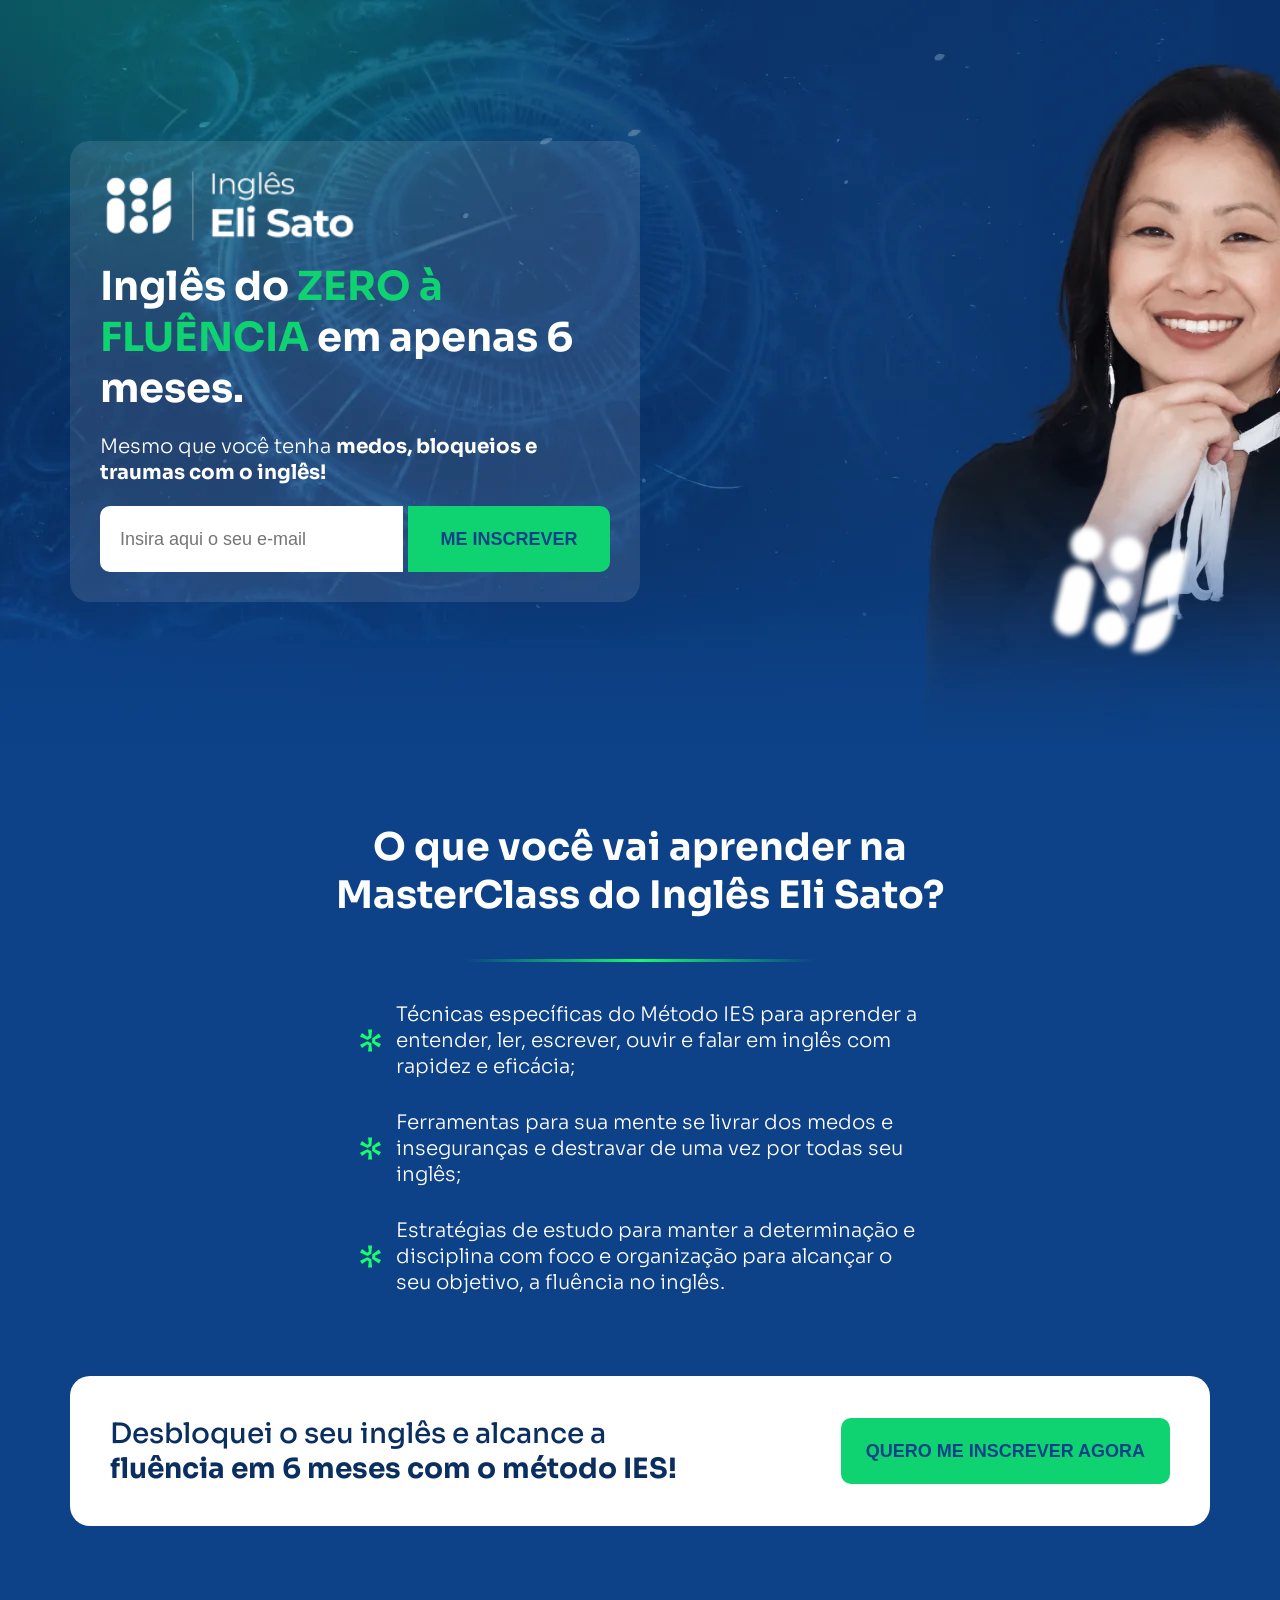
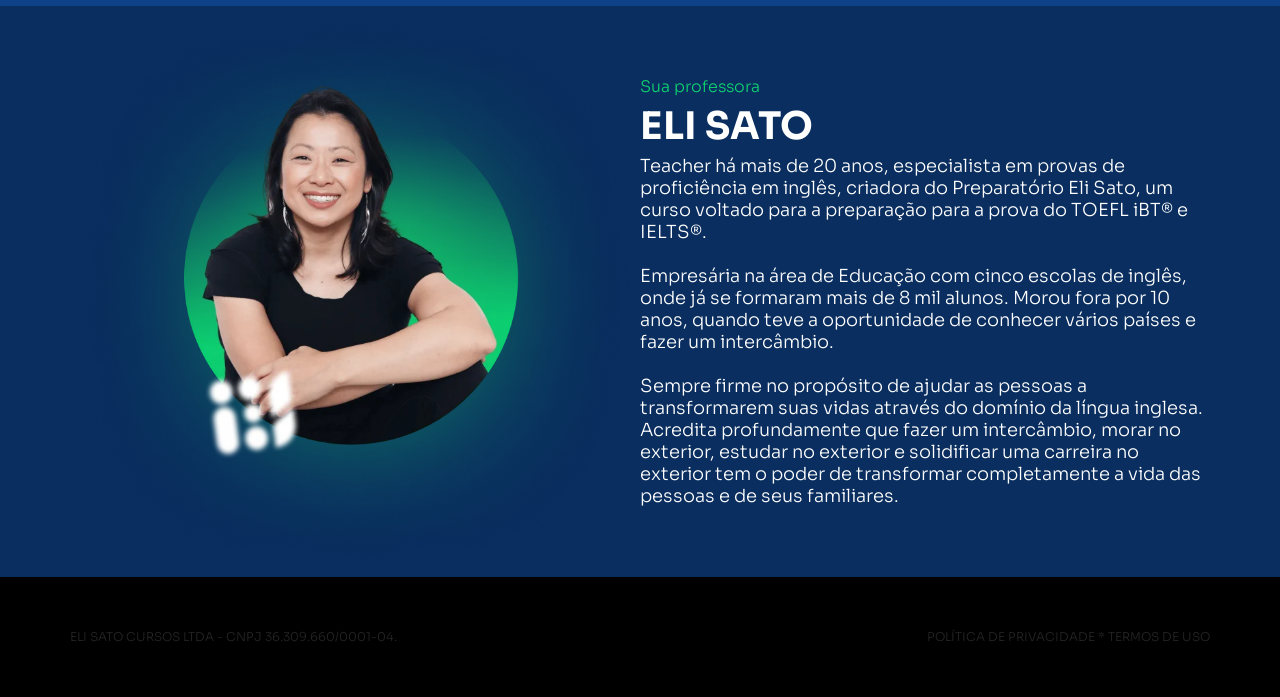
==== index.html @ 4946ed3a "frontend finalizado sem integraçao do form" ====
<!DOCTYPE html>
<html lang="pt-br">

<head>
    <meta charset="UTF-8">
    <meta name="viewport" content="width=device-width, initial-scale=1.0">
    <link rel="preconnect" href="https://fonts.googleapis.com">
    <link rel="preconnect" href="https://fonts.gstatic.com" crossorigin>
    <link href="https://fonts.googleapis.com/css2?family=Sora:wght@300;500;700&display=swap" rel="stylesheet">
    <link rel="stylesheet" href="/public/style.css">
    <title>Inscrições [ORG]</title>
</head>

<body>
    <header id="form" class="hero">
        <section class="content">
            <section class="contenthero">
                <img src="/public/images/logotipoies-branca.png" alt="">
                <h1>Inglês do <span>ZERO à FLUÊNCIA</span> em apenas 6 meses.</h1>
                <p>Mesmo que você tenha <span>medos, bloqueios e traumas com o inglês!</span></p>
                <form action="#">
                    <input class="input-form" placeholder="Insira aqui o seu e-mail" type="text">
                    <button class="btn-form">ME INSCREVER</button>
                </form>
            </section>
            <div class="iconflutuante">
                <img src="/public/images/icon-flutuante.png" alt="">
            </div>
        </section>
    </header>
    <section id="section" class="masterclass">
        <section class="content-masterclass">
            <h2>O que você vai aprender na MasterClass do Inglês Eli Sato?</h2>
            <hr class="hr3">
            <div class="listas">
                <ul>
                    <li><img src="/public/images/icon-list.svg" alt="">Técnicas específicas do Método IES para aprender
                        a
                        entender, ler, escrever, ouvir e falar em inglês com rapidez e eficácia;</li>
                    <li><img src="/public/images/icon-list.svg" alt="">Ferramentas para sua mente se livrar dos medos e
                        inseguranças e destravar de uma vez por todas seu inglês;</li>
                    <li><img src="/public/images/icon-list.svg" alt="">Estratégias de estudo para manter a determinação
                        e
                        disciplina com foco e organização para alcançar o seu objetivo, a fluência no inglês.</li>
                </ul>
            </div>

            <div class="contantcta">
                <h3>Desbloquei o seu inglês e alcance a <b>fluência em 6 meses com o método IES!</b></h3>
                <a href="#form"><button class="btn-cta">QUERO ME INSCREVER AGORA</button></a>
            </div>
        </section>

    </section>
    <section class="sobre">
        <section class="contentsobre">
            <img class="imgsobre" src="/public/images/image-sobre-elisato.webp" alt="Sobre Eli Sato">
            <div class="textosobre">
                <span>Sua professora</span>
                <h2>ELI SATO</h2>
                <p>Teacher há mais de 20 anos, especialista em provas de proficiência em inglês, criadora do
                    Preparatório Eli Sato, um curso voltado para a preparação para a prova do TOEFL iBT® e
                    IELTS®.<br><br>
                    Empresária na área de Educação com cinco escolas de inglês, onde já se formaram mais de 8 mil
                    alunos. Morou fora por 10 anos, quando teve a oportunidade de conhecer vários países e fazer um
                    intercâmbio.<br><br>
                    Sempre firme no propósito de ajudar as pessoas a transformarem suas vidas através do domínio da
                    língua inglesa. Acredita profundamente que fazer um intercâmbio, morar no exterior, estudar no
                    exterior e solidificar uma carreira no exterior tem o poder de transformar completamente a vida das
                    pessoas e de seus familiares.</p>
            </div>
        </section>
    </section>
    <footer>
        <div class="textorodape">
            <p>ELI SATO CURSOS LTDA - CNPJ 36.309.660/0001-04.</p>
            <p>POLÍTICA DE PRIVACIDADE * TERMOS DE USO</p>
        </div>
    </footer>
</body>

</html>
---- public/style.css ----
* {
        margin: 0;
        padding: 0;
        box-sizing: border-box;
        margin-block-end: 0;
        margin-block-start: 0;
        -webkit-font-smoothing:antialiased;
        scroll-behavior:smooth;
        outline: none;
}

body{
    width: 100%;
    background-color: #0D4188;
    font-family: 'Sora', sans-serif;
}

h1{
    font-size: 40px;
}
h2{
    font-size: 38px;
    color: #fff;
}

h3{
    font-size: 28px;
    font-weight: 500;
}

p{
    font-size: 18px;
}

.hero{
    display: flex;
    justify-content: space-between;
    width: 100%;
    height: 743px;
    background-image: url(/public/images/bgdesk-heroelisato.webp);
}

/* tablet */
@media (max-width: 767px) {
 
.contentsobre{
    flex-direction: column;
    width: 100%;
}

.textosobre{
    width: 90%;
    gap: 0;
}

.imgsobre{
    width:100%!important;
}

.textosobre{
    margin-top: -80px;
}

.contantcta{
    width: 80%!important;
    flex-direction: column;
    padding: 25px!important;
    align-items: center!important;
    text-align: center!important;
}

.contantcta h3{
    width: 90%!important;
}

.contenthero{
    width: 90%!important;
    justify-content: center!important;
}

.content{
    flex-direction: column;
    align-items:center;
    margin-top: 20px!important;
}

.hero{
    background-image: url(/public/images/bgmob-heroelisato.webp);
    background-position: center bottom;
    background-size: cover;
    height: 950px;
}

.iconflutuante{
    display: none!important;
}

.content-masterclass li{
    width: 90%!important;
}

}

/* mobile */

@media (max-width: 414px) {
    .contenthero h1{
        font-size: 34px;
    }

    .contenthero img{
        width: 70%!important;
    }

    form{
        flex-direction: column;
        gap: 10px!important;
    }

    .input-form{
        width: 100%;
        border-radius: 10px;
    }

    .btn-form{
        width: 100%!important;
        border-radius: 10px!important;
    }

    .content-masterclass{
        width: 90%!important;
    }

    .content-masterclass h2{
        font-size: 32px;
    }

    .content-masterclass h3{
        font-size: 22px;
    }

    .contantcta{
        width: 90%!important;
        padding: 25px!important;
    }

    .btn-cta{
        font-size: 16px!important;
        padding: 12px!important;
    }

    .contentsobre{
        margin-bottom: 60px!important;
    }

    .textosobre{
        margin-top: -40px;
    }

    .textorodape{
        flex-direction: column;
        width: 100%!important;
        gap: 10px!important;
        align-items: center!important;
        justify-content: center!important;

    }
}

.content{
    width: 1140px;
    display: flex;
    margin: auto;
}

.contenthero{
    display: flex;
    flex-direction: column;
    gap: 20px;
    width: 50%;
    background-color: #ffffff1b;
    padding: 30px;
    border-radius: 20px;
}

.contenthero img{
    width: 50%;
}

.contenthero h1{
    color: #FFF;
}

.contenthero h1 span{
        color:#0FD371;
}
.contenthero p{
    font-size: 20px;
    line-height: 1.3em;
    color: #fff;
    font-weight: 300;
}

.contenthero p span{
    font-weight: 700;
}

form{
    display: flex;
    gap: 5px;
}

input{
    width: 60%;
    height: 66px;
    padding: 20px;
    border-radius: 10px 0 0 10px;
    border: none;
    font-size: 18px;
    background-color: #fff;   
}

.btn-form{
    width: 40%;
    height: 66px;
    border: none;
    border-radius: 0 10px 10px 0;
    background-color: #0FD371;
    font-weight: 700;
    font-size: 18px;
    color: #0D4188;
    cursor: pointer;
}

button:hover{
    background-color: #17F86E;
    transition: all 2s;
}

.iconflutuante img{
    width: 180px;
    height: 180px;
}

.iconflutuante{
    display: flex;
    flex-direction: column;
    justify-content:flex-end;
    align-items: end;
    width: 50%;
    margin-bottom: -80px;
    animation: flutuar 3s ease-in-out infinite;
}@keyframes flutuar{
    0%{
        transform: translateY(0);
    }
    50%{
        transform: translateY(-10px);
    }
    100%{
        transform: translateY(0);
    }
}

/* Segunda sessão */

.content-masterclass{
    display: flex;
    flex-direction: column;
    gap: 40px;
    align-items: center;
    width: 700px;
    /* background-color: red; */
    margin: auto;
    padding: 80px 0 80px 0;
    text-align: center;
    color:#fff;
}

.listas{
    padding-bottom: 40px;
}

.hr3 {
    width: 50%;
    border: 0;
    height: 3px;
    background-image: linear-gradient(to right, transparent, #17F86E, transparent);  
  }

.content-masterclass ul{
    display: flex;
    flex-direction: column;
    gap: 30px;
}

.content-masterclass li{
    display: flex;
    gap: 15px;
    list-style: none;
    justify-content: start;
    width: 80%;
    margin: auto;
    line-height: 1.3em;
    font-size: 20px;
    text-align: left;
    font-weight: 300;
}

.contantcta{
    width: 1140px;
    justify-content: space-between;
    align-items: center;
    display: flex;
    background-color: #fff;
    padding: 40px;
    border-radius: 20px;
    gap: 20px;
    text-align: left;
}

.contantcta h3{
    width: 55%;
    color: #0A2E5F;
}

.contantcta .btn-cta{
    /* width: 100%; */
    background-color: #0FD371;
    font-weight: 700;
    font-size: 18px;
    color: #0D4188;
    cursor: pointer;
    height: 66px;
    border: none;
    border-radius: 10px;
    padding: 15px 25px;
    animation: pulse 1.5s infinite;
    transition: transform 1.3s ease-in-out;
}@keyframes pulse {
    0% {
      transform: scale(1);
    }
    50% {
      transform: scale(1.05);
    }
    100% {
      transform: scale(1);
    }
  }

/* Terceira sessão */

.sobre{
    width: 100%;
    background-color: #0A2E5F;
    display: flex;
}

.sobre img{
    width: 50%;
}

.contentsobre{
    display: flex;
    justify-content: center;
    align-items: center;
    width: 1140px;
    margin: auto;
}

.contentsobre span{
    color: #0FD371;
    font-weight: 300;
}

.contentsobre p{
    color: #fff;
    font-weight: 300;
}

.textosobre{
    display: flex;
    flex-direction: column;
    gap: 5px;
}

footer{
    background-color: #000;
    height: 120px;
    color: #fff;
}

.textorodape{
    height: 100%;
    width: 1140px;
    justify-content: space-between;
    align-items: center;
    display: flex;
    margin: auto;
    font-weight: 300;
    color: #ffffff25;
}

.textorodape p{
    font-size: 12px;
}
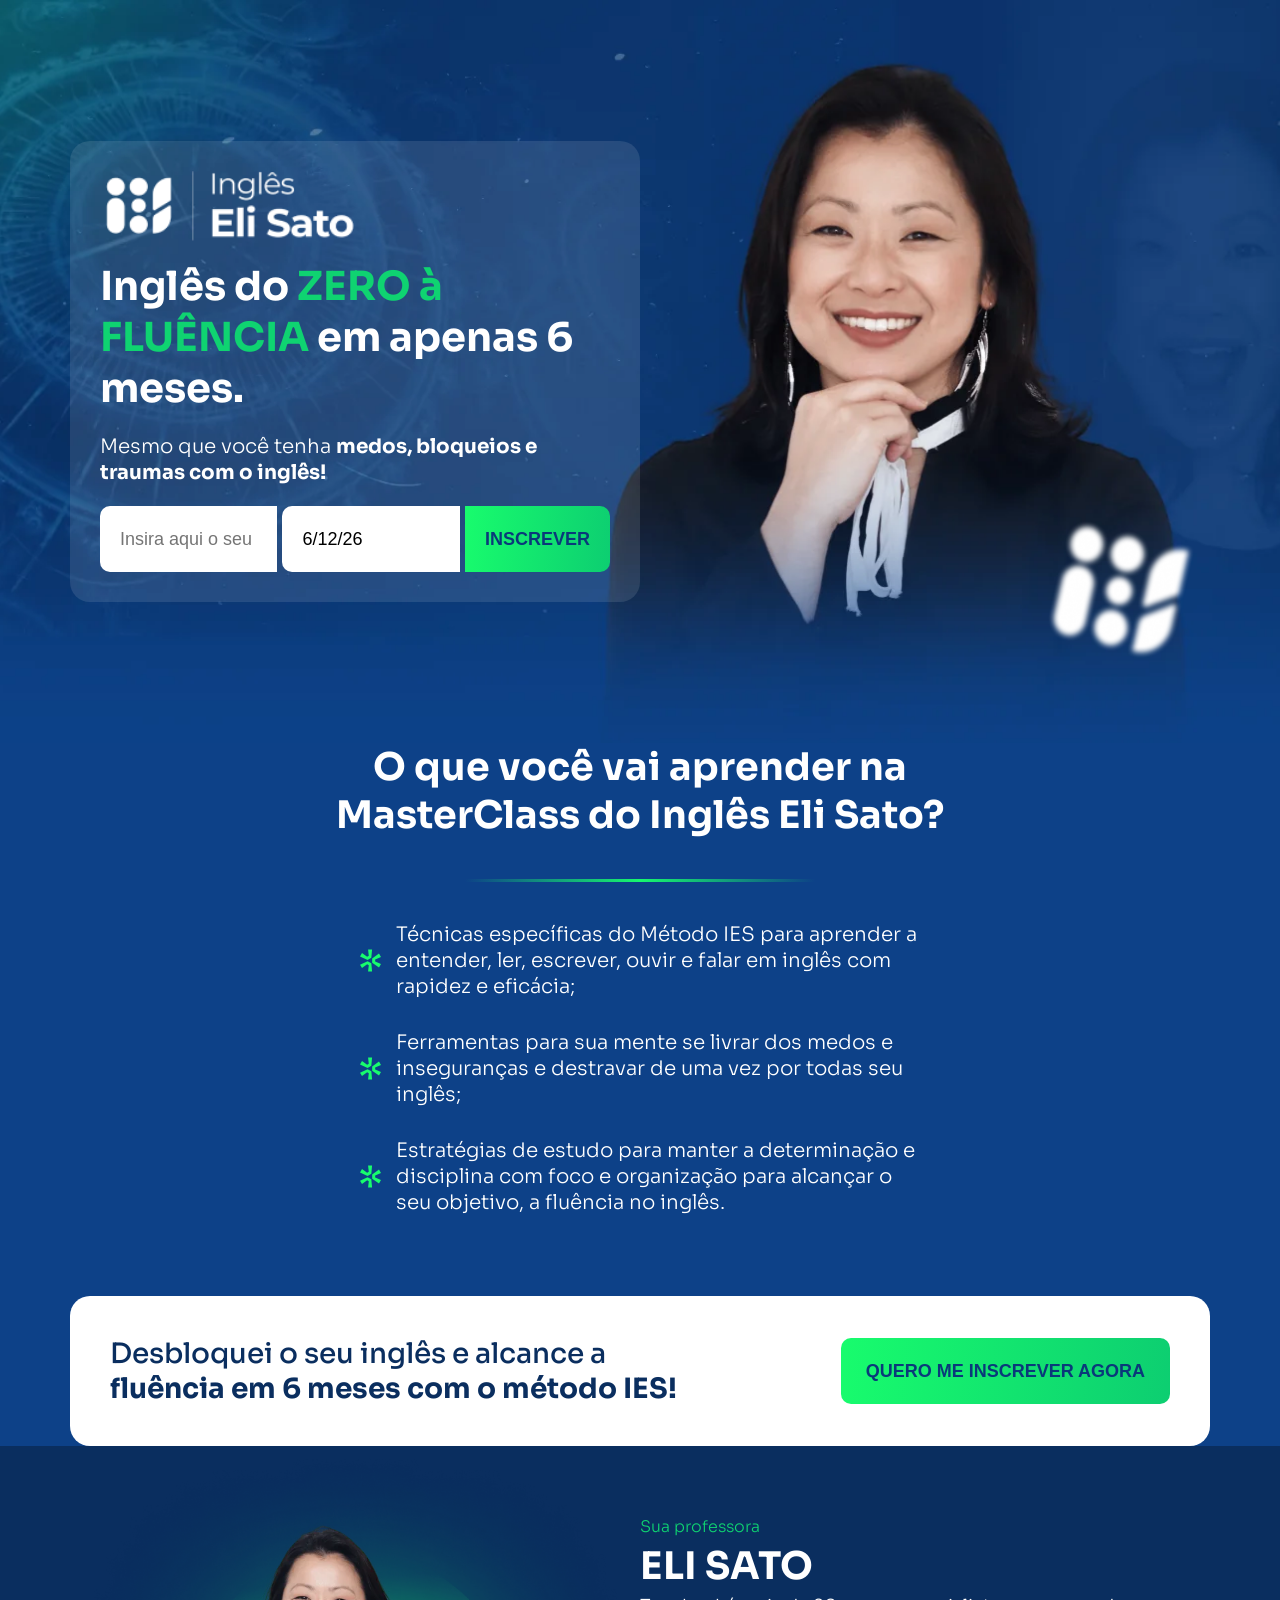
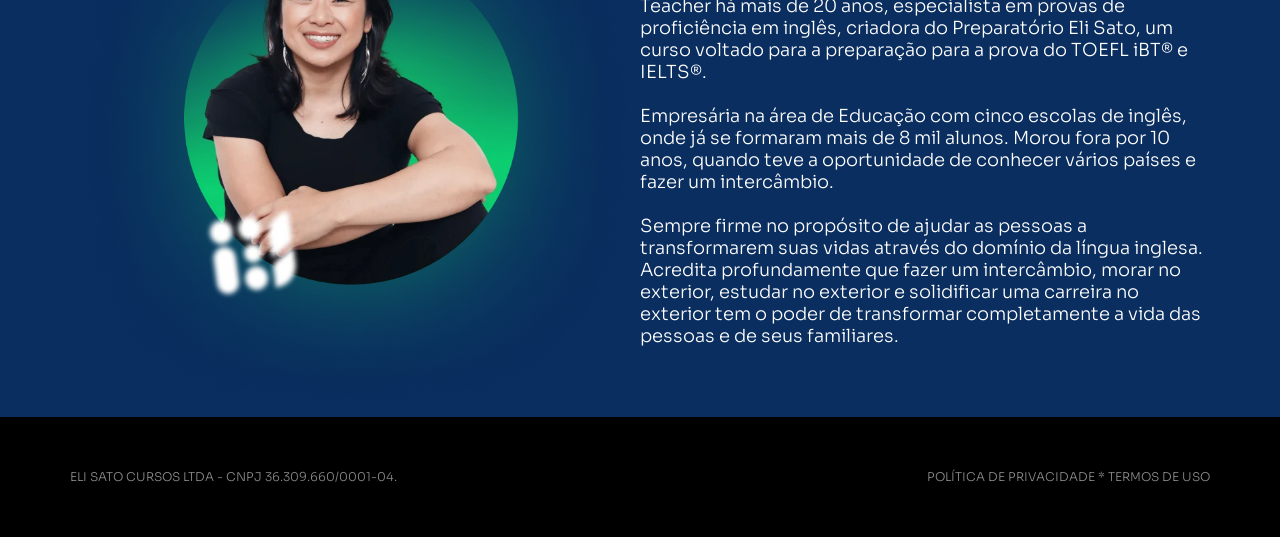
==== commit eba9ff5f: "correcao de cor do rodape" ====
--- a/index.html
+++ b/index.html
@@ -18,9 +18,22 @@
                 <img src="/public/images/logotipoies-branca.png" alt="">
                 <h1>Inglês do <span>ZERO à FLUÊNCIA</span> em apenas 6 meses.</h1>
                 <p>Mesmo que você tenha <span>medos, bloqueios e traumas com o inglês!</span></p>
-                <form action="#">
-                    <input class="input-form" placeholder="Insira aqui o seu e-mail" type="text">
-                    <button class="btn-form">ME INSCREVER</button>
+                <form action="https://app.mailingboss.com/lists/657db9091a6e9/subscribe" method="post">
+                    <input class="input-form" placeholder="Insira aqui o seu e-mail" name="EMAIL" type="email">
+                    <input name="HORA" type="text" id="HORA">
+                    <input hidden name="UTM_CONTENT" type="text" id="UTM_CONTENT">
+                    <input hidden name="UTM_MEDIUM" type="text" id="UTM_MEDIUM">
+                    <input hidden name="UTM_SOURCE" type="text" id="UTM_SOURCE">
+                    <input hidden name="UTM_CAMPAIGN" type="text" id="UTM_CAMPAIGN">
+                    <input hidden name="UTM_TERM" type="text" id="UTM_TERM">
+                    <input hidden name="CRIATIVOS" type="text" id="CRIATIVOS">
+                    <input hidden name="ORIGEM" type="text" id="ORIGEM">
+                    <input hidden name="TEMP" type="text" id="TEMP">
+                    <input hidden name="PUBLICO" type="text" id="PUBLICO">
+                    <input hidden name="LAUNCH" type="text" id="LAUNCH">
+
+
+                    <input type="submit" class="btn-form" value="INSCREVER" onclick="redirect()">
                 </form>
             </section>
             <div class="iconflutuante">
@@ -77,6 +90,7 @@
             <p>POLÍTICA DE PRIVACIDADE * TERMOS DE USO</p>
         </div>
     </footer>
+<script type="text/javascript" src="/public/script.js"></script>
 </body>
 
 </html>
--- a/public/style.css
+++ b/public/style.css
@@ -38,6 +38,8 @@
     width: 100%;
     height: 743px;
     background-image: url(/public/images/bgdesk-heroelisato.webp);
+    background-position:center top;
+    background-size: cover;
 }
 
 /* tablet */
@@ -163,7 +165,7 @@
         gap: 10px!important;
         align-items: center!important;
         justify-content: center!important;
-
+        color: #ffffffd8;
     }
 }
 
@@ -225,12 +227,25 @@
     height: 66px;
     border: none;
     border-radius: 0 10px 10px 0;
-    background-color: #0FD371;
+    background: linear-gradient(95.82deg, #18FC6D 0%, #0DCE71 100%);
+    color:rgba(10, 57, 122, 1);
     font-weight: 700;
     font-size: 18px;
-    color: #0D4188;
     cursor: pointer;
-}
+    animation: pulse 1.5s infinite;
+    transition: transform 1.3s ease-in-out;
+}@keyframes pulse {
+    0% {
+      transform: scale(1);
+    }
+    50% {
+      transform: scale(1.01);
+    }
+    100% {
+      transform: scale(1);
+    }
+  }
+
 
 button:hover{
     background-color: #17F86E;
@@ -272,7 +287,7 @@
     width: 700px;
     /* background-color: red; */
     margin: auto;
-    padding: 80px 0 80px 0;
+    padding: 8 0 80px 0;
     text-align: center;
     color:#fff;
 }
@@ -324,12 +339,12 @@
     color: #0A2E5F;
 }
 
-.contantcta .btn-cta{
+.btn-cta{
     /* width: 100%; */
-    background-color: #0FD371;
+    background: linear-gradient(95.82deg, #18FC6D 0%, #0DCE71 100%);
+    color:rgba(10, 57, 122, 1);
     font-weight: 700;
     font-size: 18px;
-    color: #0D4188;
     cursor: pointer;
     height: 66px;
     border: none;
@@ -399,9 +414,9 @@
     display: flex;
     margin: auto;
     font-weight: 300;
-    color: #ffffff25;
 }
 
 .textorodape p{
     font-size: 12px;
+    color: #FFFFFF8C;
 }
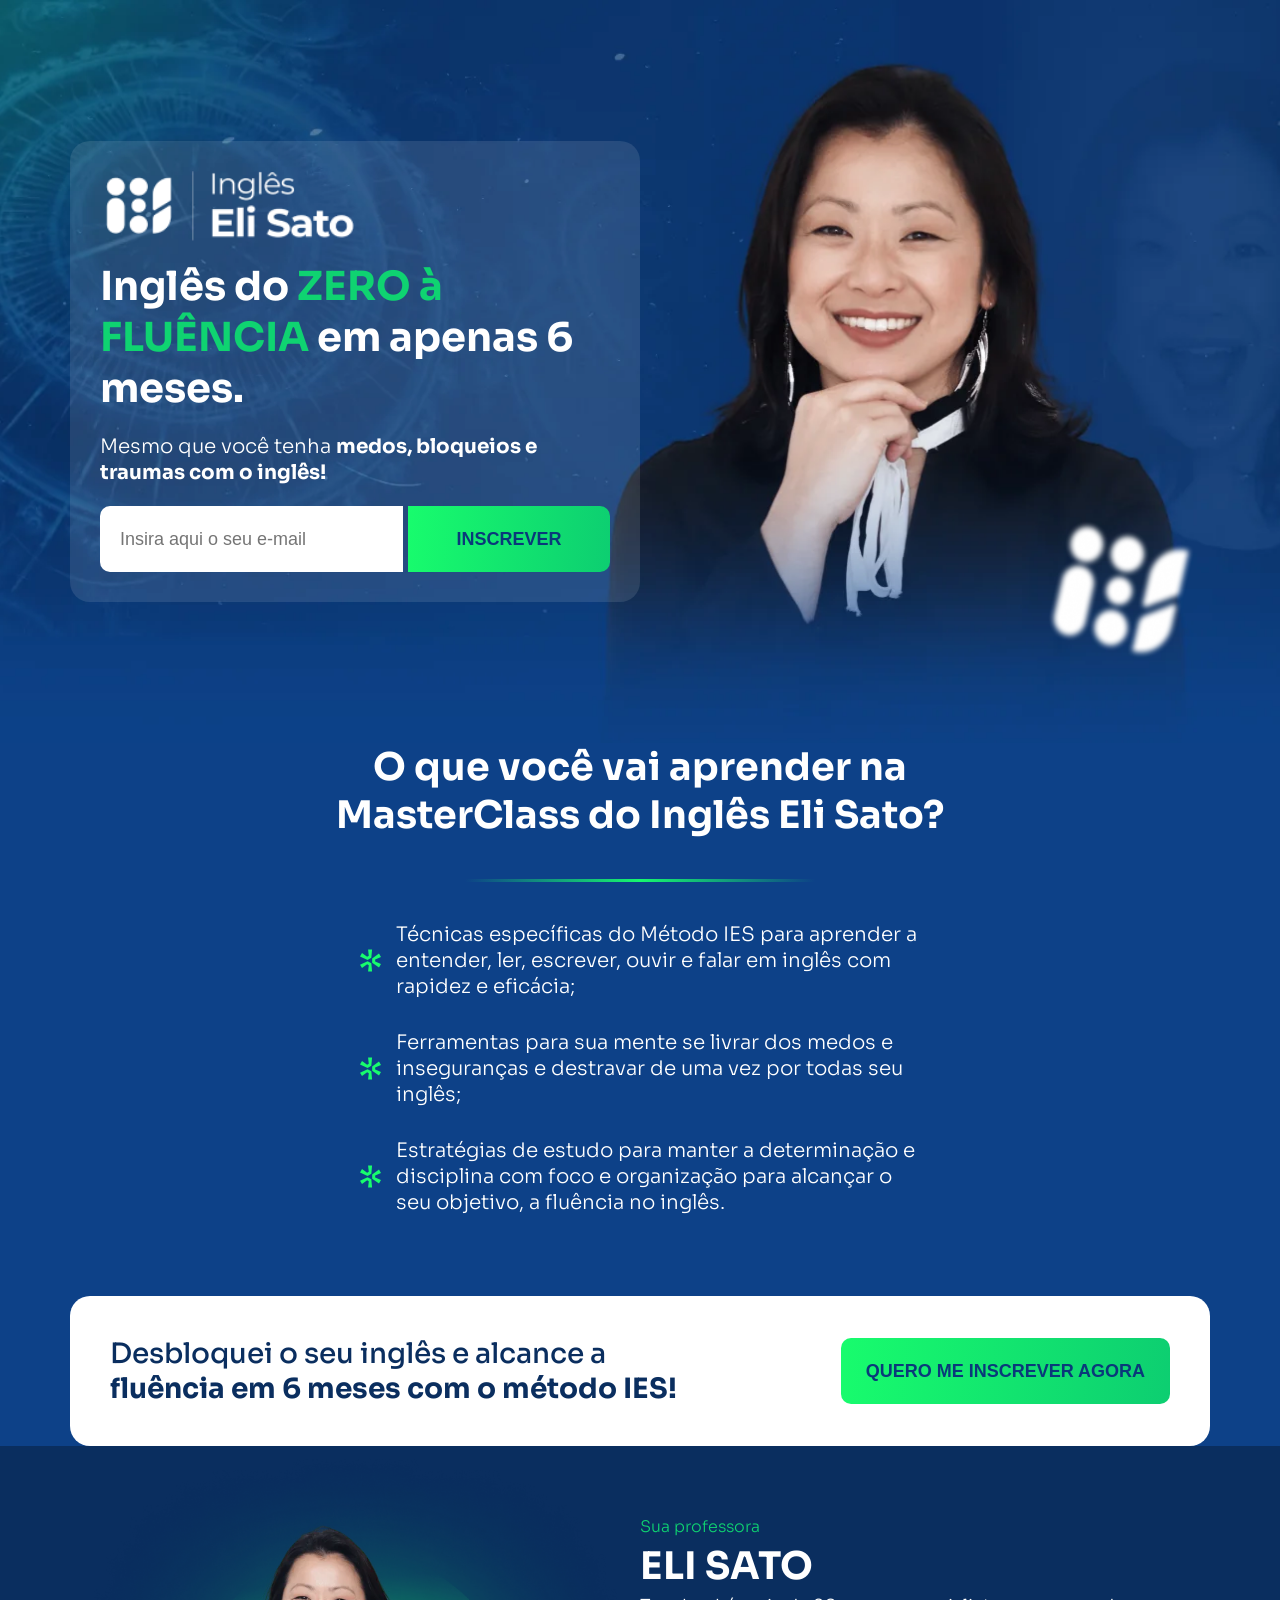
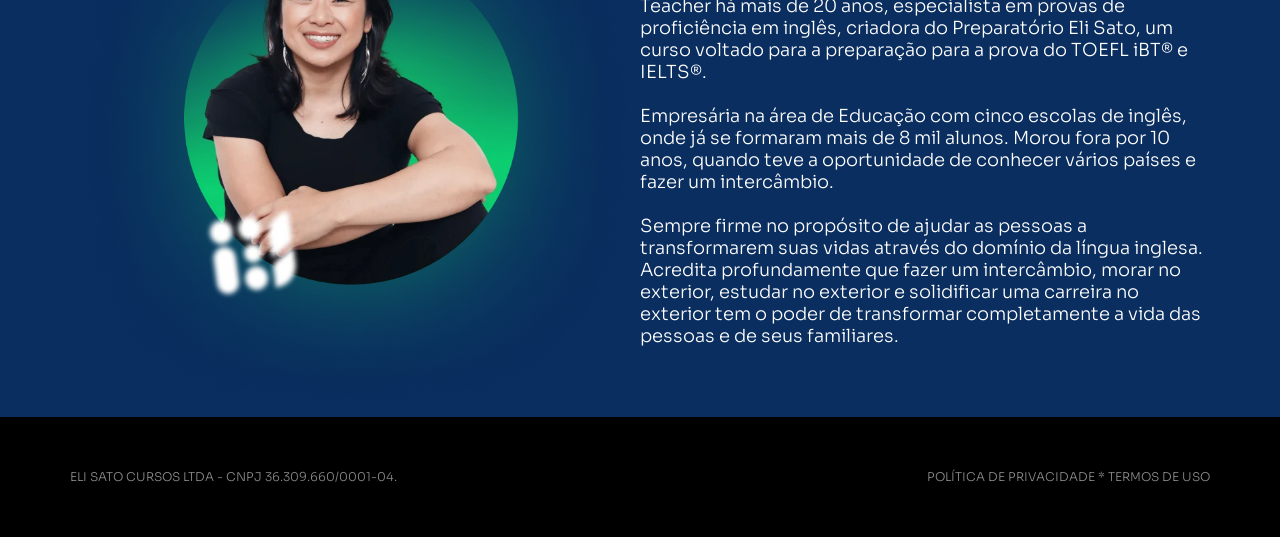
==== commit 5de5c7d2: "correcao de form" ====
--- a/index.html
+++ b/index.html
@@ -20,7 +20,7 @@
                 <p>Mesmo que você tenha <span>medos, bloqueios e traumas com o inglês!</span></p>
                 <form action="https://app.mailingboss.com/lists/657db9091a6e9/subscribe" method="post">
                     <input class="input-form" placeholder="Insira aqui o seu e-mail" name="EMAIL" type="email">
-                    <input name="HORA" type="text" id="HORA">
+                    <input hidden name="HORA" type="text" id="HORA">
                     <input hidden name="UTM_CONTENT" type="text" id="UTM_CONTENT">
                     <input hidden name="UTM_MEDIUM" type="text" id="UTM_MEDIUM">
                     <input hidden name="UTM_SOURCE" type="text" id="UTM_SOURCE">
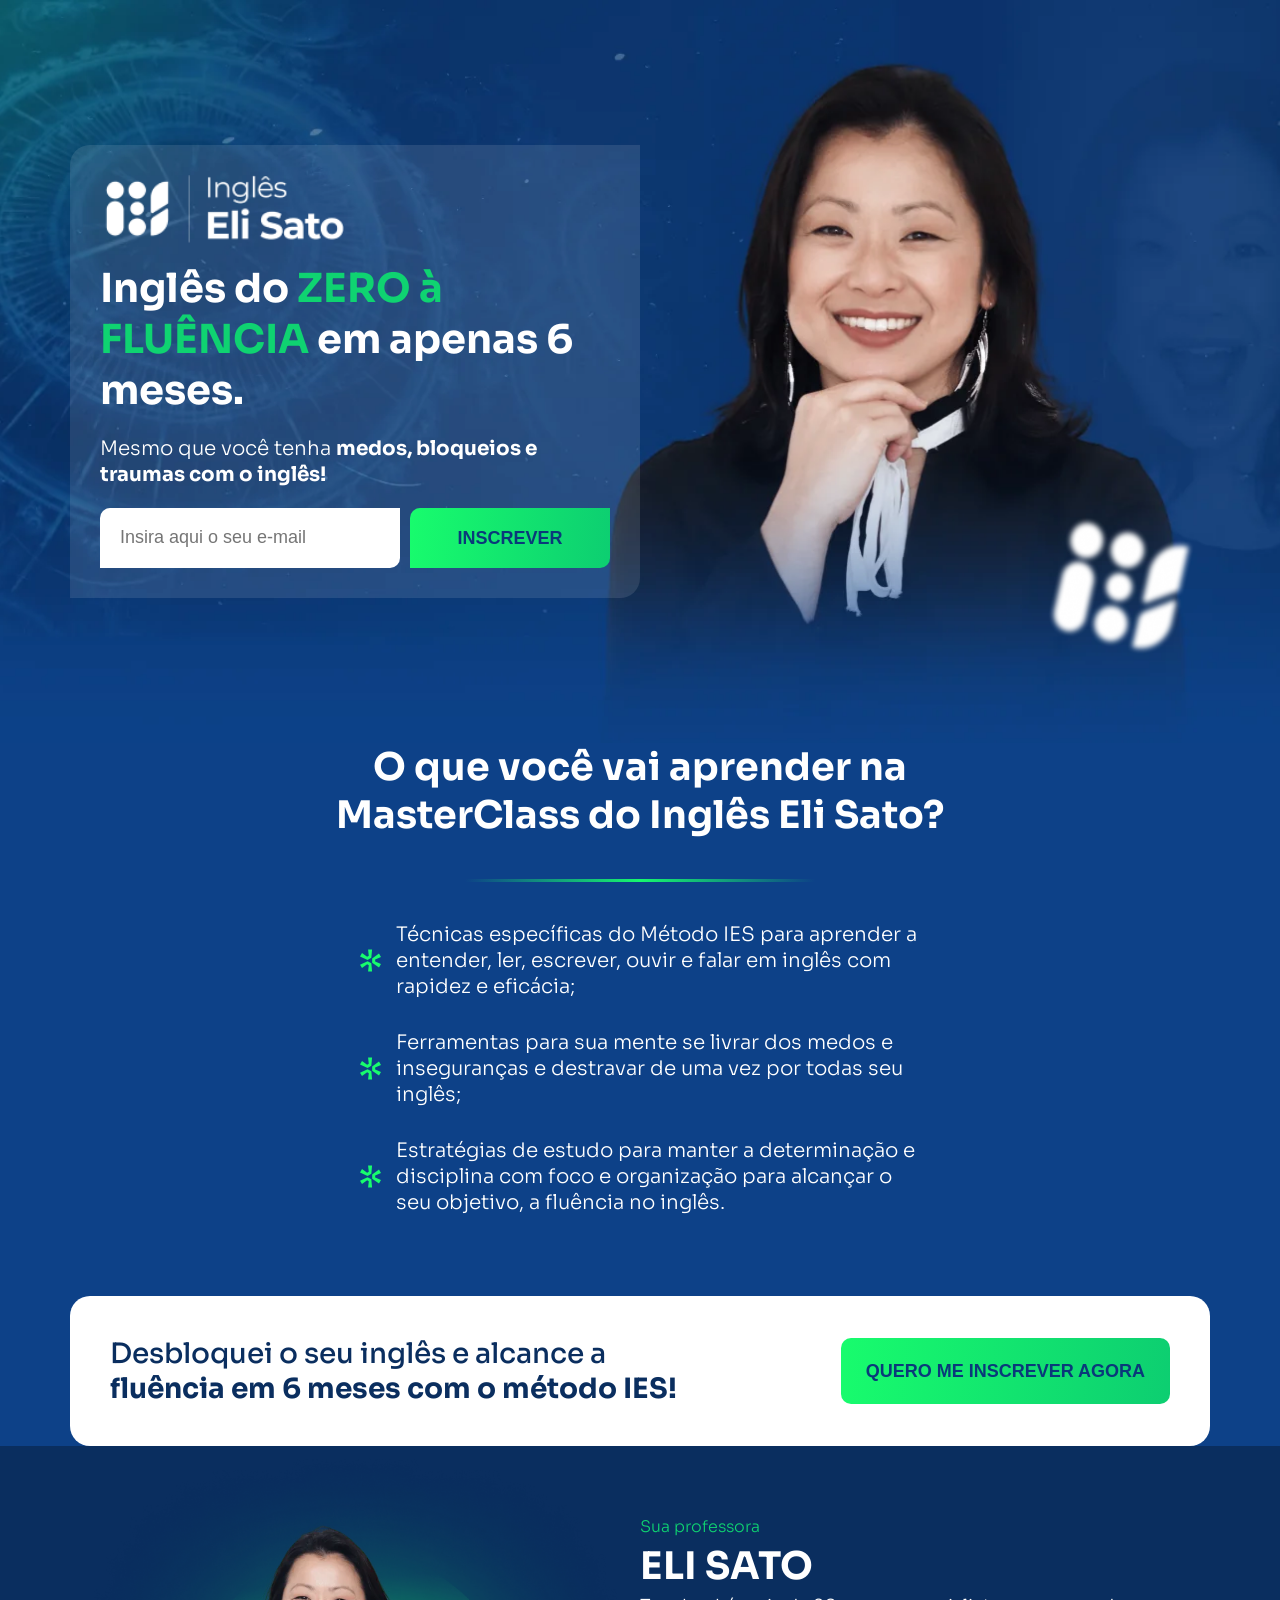
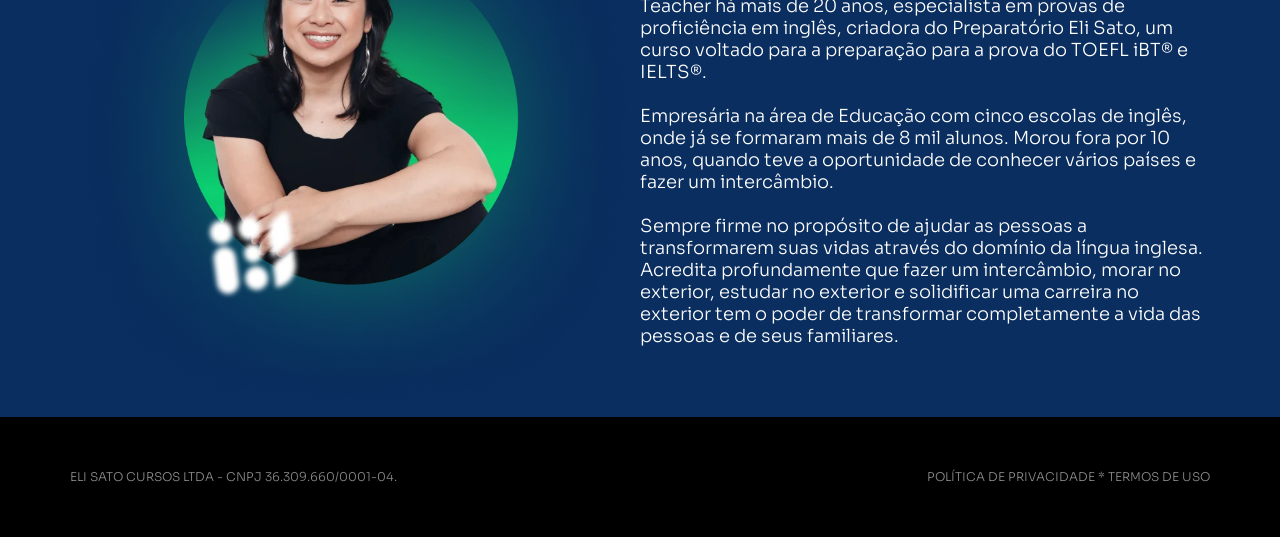
==== commit 9c7023ab: "formulario integrado com redirect e página de obrigado" ====
--- a/index.html
+++ b/index.html
@@ -7,6 +7,7 @@
     <link rel="preconnect" href="https://fonts.googleapis.com">
     <link rel="preconnect" href="https://fonts.gstatic.com" crossorigin>
     <link href="https://fonts.googleapis.com/css2?family=Sora:wght@300;500;700&display=swap" rel="stylesheet">
+    <link rel="stylesheet" href="https://cdnjs.cloudflare.com/ajax/libs/font-awesome/6.5.1/css/all.min.css" integrity="sha512-DTOQO9RWCH3ppGqcWaEA1BIZOC6xxalwEsw9c2QQeAIftl+Vegovlnee1c9QX4TctnWMn13TZye+giMm8e2LwA==" crossorigin="anonymous" referrerpolicy="no-referrer" />
     <link rel="stylesheet" href="/public/style.css">
     <title>Inscrições [ORG]</title>
 </head>
--- a/public/style.css
+++ b/public/style.css
@@ -182,11 +182,11 @@
     width: 50%;
     background-color: #ffffff1b;
     padding: 30px;
-    border-radius: 20px;
+    border-radius: 20px 0 20px 0;
 }
 
 .contenthero img{
-    width: 50%;
+    width: 48%;
 }
 
 .contenthero h1{
@@ -209,14 +209,14 @@
 
 form{
     display: flex;
-    gap: 5px;
+    gap: 10px;
 }
 
 input{
     width: 60%;
-    height: 66px;
+    height: 60px;
     padding: 20px;
-    border-radius: 10px 0 0 10px;
+    border-radius: 10px 0 10px 0;
     border: none;
     font-size: 18px;
     background-color: #fff;   
@@ -224,9 +224,9 @@
 
 .btn-form{
     width: 40%;
-    height: 66px;
+    height: 60px;
     border: none;
-    border-radius: 0 10px 10px 0;
+    border-radius: 10px 0 10px 0;
     background: linear-gradient(95.82deg, #18FC6D 0%, #0DCE71 100%);
     color:rgba(10, 57, 122, 1);
     font-weight: 700;
@@ -234,6 +234,7 @@
     cursor: pointer;
     animation: pulse 1.5s infinite;
     transition: transform 1.3s ease-in-out;
+
 }@keyframes pulse {
     0% {
       transform: scale(1);
